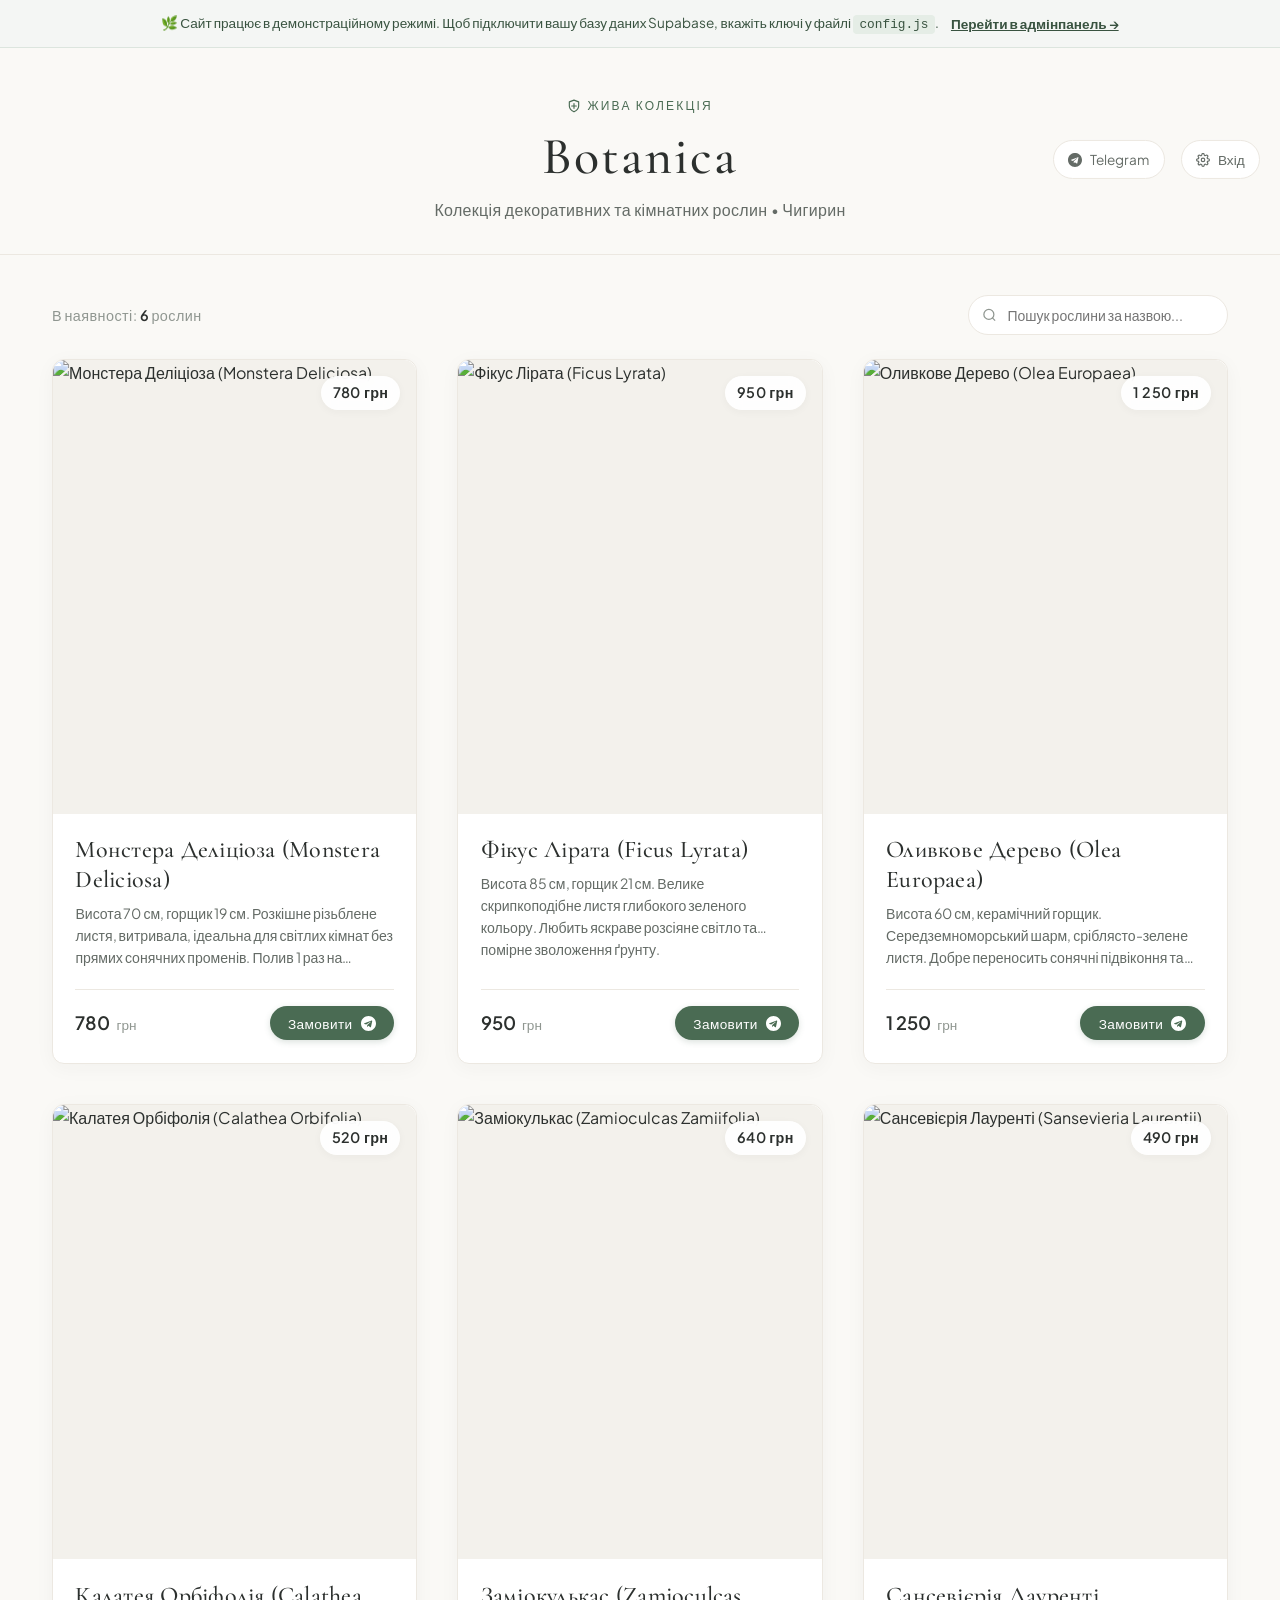
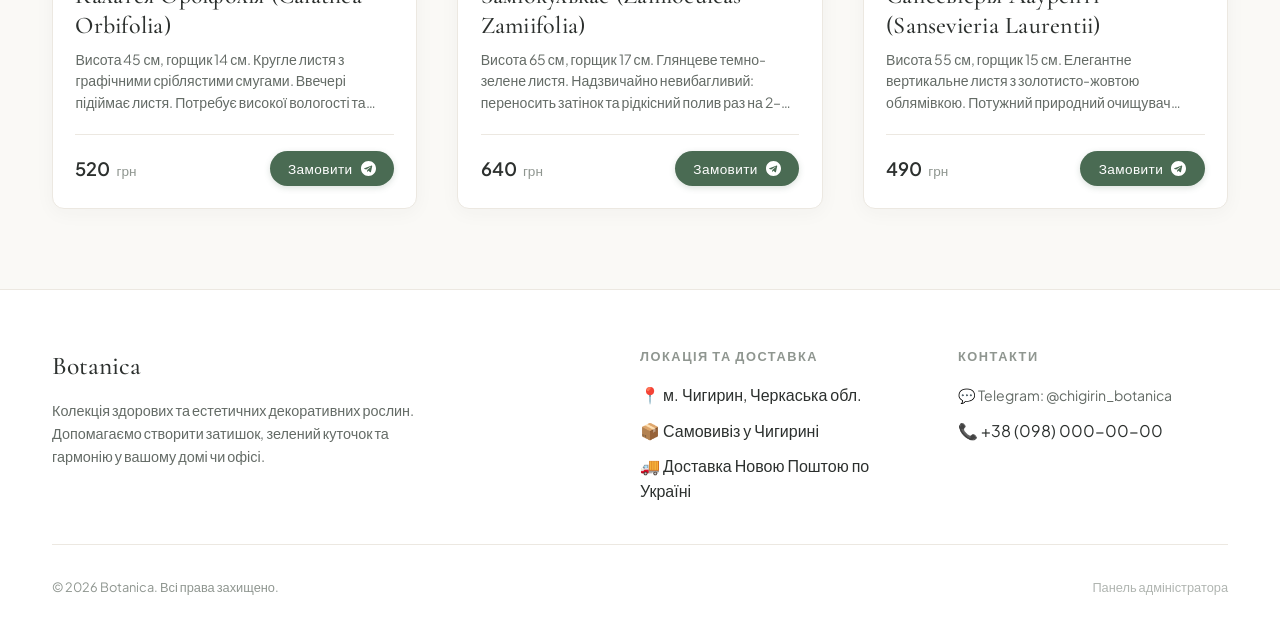
==== index.html @ 0a17716e "Update title in index.html for better clarity" ====
<!DOCTYPE html>
<html lang="uk">
<head>
  <meta charset="UTF-8">
  <meta name="viewport" content="width=device-width, initial-scale=1.0">
  <title>Рослини Чигирин — Декоративні рослини • Чигирин</title>
  <meta name="description" content="Мінімалістична вітрина живих декоративних та кімнатних рослин у м. Чигирин. Замовлення в один клік через Telegram.">
  
  <!-- Google Fonts: Cormorant Garamond & Plus Jakarta Sans -->
  <link rel="preconnect" href="https://fonts.googleapis.com">
  <link rel="preconnect" href="https://fonts.gstatic.com" crossorigin>
  <link href="https://fonts.googleapis.com/css2?family=Cormorant+Garamond:ital,wght@0,400;0,500;0,600;1,400&family=Plus+Jakarta+Sans:wght@300;400;500;600&display=swap" rel="stylesheet">

  <!-- Стилі -->
  <link rel="stylesheet" href="style.css">
  <link rel="icon" href="data:image/svg+xml,<svg xmlns=%22http://www.w3.org/2000/svg%22 viewBox=%220 0 100 100%22><text y=%22.9em%22 font-size=%2290%22>🌿</text></svg>">
</head>
<body>

  <!-- Повідомлення про демонстраційний режим (якщо Supabase ще не підключено) -->
  <div id="demoNotification" class="demo-banner" style="display: none;">
    <span>🌿 Сайт працює в демонстраційному режимі. Щоб підключити вашу базу даних Supabase, вкажіть ключі у файлі <code>config.js</code>.</span>
    <a href="admin.html">Перейти в адмінпанель →</a>
  </div>

  <!-- ШАПКА САЙТУ -->
  <header class="site-header">
    <div class="container header-inner">
      <div class="brand-badge">
        <svg viewBox="0 0 24 24" fill="none" stroke="currentColor" stroke-width="2" stroke-linecap="round" stroke-linejoin="round">
          <path d="M12 22s8-4 8-10V5l-8-3-8 3v7c0 6 8 10 8 10z"/>
          <path d="M12 8v8"/>
          <path d="M8 12h8"/>
        </svg>
        <span id="siteBadge">Жива колекція</span>
      </div>

      <h1 class="site-title" id="siteTitle">Botanica</h1>
      <p class="site-subtitle" id="siteSubtitle">Колекція декоративних та кімнатних рослин • Чигирин</p>

      <nav class="header-nav">
        <a href="https://t.me/chigirin_botanica" target="_blank" rel="noopener noreferrer" class="nav-link" id="telegramHeaderLink" title="Написати в Telegram">
          <svg viewBox="0 0 24 24" fill="currentColor">
            <path d="M12 0C5.373 0 0 5.373 0 12s5.373 12 12 12 12-5.373 12-12S18.627 0 12 0zm5.894 8.221l-1.97 9.28c-.145.658-.537.818-1.084.508l-3-2.21-1.446 1.394c-.16.16-.295.295-.605.295l.213-3.053 5.56-5.023c.242-.213-.054-.333-.373-.121l-6.871 4.326-2.96-.924c-.643-.204-.657-.643.136-.953l11.57-4.461c.537-.196 1.006.128.83.946z"/>
          </svg>
          <span>Telegram</span>
        </a>
        <a href="admin.html" class="nav-link" title="Панель адміністратора">
          <svg viewBox="0 0 24 24" fill="none" stroke="currentColor" stroke-width="2">
            <path d="M12 15a3 3 0 100-6 3 3 0 000 6z"/>
            <path d="M19.4 15a1.65 1.65 0 00.33 1.82l.06.06a2 2 0 010 2.83 2 2 0 01-2.83 0l-.06-.06a1.65 1.65 0 00-1.82-.33 1.65 1.65 0 00-1 1.51V21a2 2 0 01-2 2 2 2 0 01-2-2v-.09A1.65 1.65 0 009 19.4a1.65 1.65 0 00-1.82.33l-.06.06a2 2 0 01-2.83 0 2 2 0 010-2.83l.06-.06a1.65 1.65 0 00.33-1.82 1.65 1.65 0 00-1.51-1H3a2 2 0 01-2-2 2 2 0 012-2h.09A1.65 1.65 0 004.6 9a1.65 1.65 0 00-.33-1.82l-.06-.06a2 2 0 010-2.83 2 2 0 012.83 0l.06.06a1.65 1.65 0 001.82.33H9a1.65 1.65 0 001-1.51V3a2 2 0 012-2 2 2 0 012 2v.09a1.65 1.65 0 001 1.51 1.65 1.65 0 001.82-.33l.06-.06a2 2 0 012.83 0 2 2 0 010 2.83l-.06.06a1.65 1.65 0 00-.33 1.82V9a1.65 1.65 0 001.51 1H21a2 2 0 012 2 2 2 0 01-2 2h-.09a1.65 1.65 0 00-1.51 1z"/>
          </svg>
          <span>Вхід</span>
        </a>
      </nav>
    </div>
  </header>

  <!-- ОСНОВНА ЧАСТИНА (ВІТРИНА) -->
  <main class="container">
    
    <!-- Панель керування вітриною (лічильник + пошук) -->
    <section class="toolbar-section">
      <div class="plants-count" id="plantsCountText">
        Завантаження колекції...
      </div>

      <div class="search-box">
        <svg class="search-icon" viewBox="0 0 24 24" fill="none" stroke="currentColor" stroke-width="2">
          <circle cx="11" cy="11" r="8"></circle>
          <line x1="21" y1="21" x2="16.65" y2="16.65"></line>
        </svg>
        <input type="text" id="searchInput" class="search-input" placeholder="Пошук рослини за назвою..." autocomplete="off">
      </div>
    </section>

    <!-- СІТКА КАРТОК РОСЛИН -->
    <section class="plants-grid" id="plantsGrid">
      <!-- Скелетони завантаження за замовчуванням -->
      <div class="skeleton-card">
        <div class="skeleton-img"></div>
        <div class="skeleton-content">
          <div class="skeleton-line medium"></div>
          <div class="skeleton-line short"></div>
        </div>
      </div>
      <div class="skeleton-card">
        <div class="skeleton-img"></div>
        <div class="skeleton-content">
          <div class="skeleton-line medium"></div>
          <div class="skeleton-line short"></div>
        </div>
      </div>
      <div class="skeleton-card">
        <div class="skeleton-img"></div>
        <div class="skeleton-content">
          <div class="skeleton-line medium"></div>
          <div class="skeleton-line short"></div>
        </div>
      </div>
    </section>

  </main>

  <!-- МОДАЛЬНЕ ВІКНО ШВИДКОГО ЗАМОВЛЕННЯ ЧЕРЕЗ TELEGRAM -->
  <div class="modal-overlay" id="orderModal">
    <div class="modal-container" role="dialog" aria-modal="true" aria-labelledby="modalPlantTitle">
      <div class="modal-header">
        <h3 class="modal-title">Замовлення рослини</h3>
        <button class="modal-close" id="closeModalBtn" aria-label="Закрити вікно">✕</button>
      </div>

      <div class="modal-body">
        <div class="modal-product-summary">
          <img src="" alt="Фото рослини" class="modal-product-img" id="modalPlantImg">
          <div class="modal-product-info">
            <h4 class="modal-product-title" id="modalPlantTitle">Назва рослини</h4>
            <div class="modal-product-price" id="modalPlantPrice">0 грн</div>
          </div>
        </div>

        <div class="modal-message-box">
          <span class="modal-message-label">Повідомлення для відправки:</span>
          <p class="modal-message-text" id="modalMessageText">Добрий день! Хочу замовити рослину...</p>
        </div>

        <div class="modal-actions">
          <a href="#" target="_blank" rel="noopener noreferrer" class="btn-telegram-primary" id="modalTelegramBtn">
            <svg viewBox="0 0 24 24" width="18" height="18" fill="currentColor">
              <path d="M12 0C5.373 0 0 5.373 0 12s5.373 12 12 12 12-5.373 12-12S18.627 0 12 0zm5.894 8.221l-1.97 9.28c-.145.658-.537.818-1.084.508l-3-2.21-1.446 1.394c-.16.16-.295.295-.605.295l.213-3.053 5.56-5.023c.242-.213-.054-.333-.373-.121l-6.871 4.326-2.96-.924c-.643-.204-.657-.643.136-.953l11.57-4.461c.537-.196 1.006.128.83.946z"/>
            </svg>
            <span>Надіслати у Telegram</span>
          </a>

          <button type="button" class="btn-copy-secondary" id="copyMessageBtn">
            <svg viewBox="0 0 24 24" width="15" height="15" fill="none" stroke="currentColor" stroke-width="2">
              <rect x="9" y="9" width="13" height="13" rx="2" ry="2"></rect>
              <path d="M5 15H4a2 2 0 01-2-2V4a2 2 0 012-2h9a2 2 0 012 2v1"></path>
            </svg>
            <span id="copyBtnText">Скопіювати текст повідомлення</span>
          </button>
        </div>
      </div>
    </div>
  </div>

  <!-- ДЕТАЛЬНЕ ДИВИТИСЯ ВІКНО РОСЛИНИ (ОПИС ТА ДОГЛЯД) -->
  <div class="modal-overlay" id="detailModal">
    <div class="modal-container" style="max-width: 540px;">
      <div class="modal-header">
        <h3 class="modal-title" id="detailModalTitle">Деталі про рослину</h3>
        <button class="modal-close" id="closeDetailModalBtn">✕</button>
      </div>
      <div class="modal-body">
        <div style="border-radius: 10px; overflow: hidden; margin-bottom: 1.25rem; aspect-ratio: 4/5; max-height: 380px;">
          <img src="" id="detailModalImg" alt="" style="width: 100%; height: 100%; object-fit: cover;">
        </div>
        <div style="display: flex; justify-content: space-between; align-items: baseline; margin-bottom: 1rem;">
          <h4 id="detailPlantName" style="font-family: var(--font-serif); font-size: 1.5rem; font-weight: 600;"></h4>
          <span id="detailPlantPrice" style="font-size: 1.25rem; font-weight: 600; color: var(--accent-sage);"></span>
        </div>
        <p id="detailPlantDesc" style="color: var(--text-secondary); line-height: 1.6; margin-bottom: 1.5rem; white-space: pre-line;"></p>
        
        <button type="button" class="btn-order" id="detailOrderBtn" style="width: 100%; padding: 0.8rem 1.5rem; font-size: 0.95rem;">
          <span>Замовити в Telegram</span>
          <svg viewBox="0 0 24 24" fill="none" stroke="currentColor" stroke-width="2">
            <line x1="5" y1="12" x2="19" y2="12"></line>
            <polyline points="12 5 19 12 12 19"></polyline>
          </svg>
        </button>
      </div>
    </div>
  </div>

  <!-- ПІДВАЛ САЙТУ -->
  <footer class="site-footer">
    <div class="container">
      <div class="footer-content">
        <div class="footer-brand">
          <h3>Botanica</h3>
          <p>Колекція здорових та естетичних декоративних рослин. Допомагаємо створити затишок, зелений куточок та гармонію у вашому домі чи офісі.</p>
        </div>

        <div class="footer-col">
          <h4>Локація та доставка</h4>
          <ul class="footer-links">
            <li id="footerLocation">📍 м. Чигирин, Черкаська обл.</li>
            <li>📦 Самовивіз у Чигирині</li>
            <li>🚚 Доставка Новою Поштою по Україні</li>
          </ul>
        </div>

        <div class="footer-col">
          <h4>Контакти</h4>
          <ul class="footer-links">
            <li>
              <a href="#" id="footerTelegramLink" target="_blank" rel="noopener noreferrer">
                <span>💬 Telegram: @<span id="telegramUsernameText">chigirin_botanica</span></span>
              </a>
            </li>
            <li>
              <span id="footerPhone">📞 +38 (098) 000-00-00</span>
            </li>
          </ul>
        </div>
      </div>

      <div class="footer-bottom">
        <div>&copy; <span id="currentYear"></span> Botanica. Всі права захищено.</div>
        <a href="admin.html" class="footer-admin-link">Панель адміністратора</a>
      </div>
    </div>
  </footer>

  <!-- Контейнер для спливаючих повідомлень (Toast) -->
  <div class="toast-container" id="toastContainer"></div>

  <!-- Скрипти: Supabase JS CDN, конфігурація та логіка -->
  <script src="https://cdn.jsdelivr.net/npm/@supabase/supabase-js@2"></script>
  <script src="config.js"></script>
  <script src="supabase-client.js"></script>
  <script src="app.js"></script>
</body>
</html>
---- style.css ----
/* ==========================================================================
   BOTANICA • МІНІМАЛІСТИЧНИЙ ДИЗАЙН ТА СТИЛІ
   ========================================================================== */

/* 1. CSS ЗМІННІ (КОЛЬОРИ, ШРИФТИ, ВІДСТУПИ) */
:root {
  /* Палітра */
  --bg-primary: #FAF9F6;         /* Теплий молочно-кремовий фон */
  --bg-card: #FFFFFF;            /* М'яка біла картка */
  --bg-card-hover: #FFFFFF;
  --bg-subtle: #F3F1EC;          /* Делікатний нейтральний відтінок */
  
  --text-primary: #2C302E;       /* Глибокий темно-графітовий */
  --text-secondary: #646B66;     /* М'який приглушений текст */
  --text-muted: #8F9690;         /* Світло-сірий для підказок та дат */
  
  --accent-sage: #4A6B53;        /* Приглушений шавлієво-зелений */
  --accent-sage-hover: #395340;  /* Темніший шавлієвий для наведення */
  --accent-sage-light: #EEF3EF;  /* Легкий шавлієвий фон */
  --accent-sage-border: #D1DFD4;
  
  --danger-color: #B34040;       /* Стриманий червоний для видалення */
  --danger-light: #FBEFEF;
  
  --border-light: #ECE8E1;       /* Тонка делікатна рамка */
  --border-focus: #4A6B53;
  
  /* Тіні */
  --shadow-sm: 0 2px 8px rgba(44, 48, 46, 0.04);
  --shadow-card: 0 4px 20px rgba(44, 48, 46, 0.04);
  --shadow-hover: 0 16px 36px rgba(44, 48, 46, 0.09);
  --shadow-modal: 0 24px 60px rgba(44, 48, 46, 0.16);

  /* Типографіка */
  --font-serif: 'Cormorant Garamond', Georgia, 'Times New Roman', serif;
  --font-sans: 'Plus Jakarta Sans', -apple-system, BlinkMacSystemFont, 'Segoe UI', Roboto, sans-serif;
  
  /* Радіуси */
  --radius-card: 12px;
  --radius-pill: 9999px;
  --radius-sm: 8px;
  
  /* Переходи */
  --transition-fast: 0.2s ease;
  --transition-smooth: 0.35s cubic-bezier(0.16, 1, 0.3, 1);
  --transition-image: 0.7s cubic-bezier(0.2, 0.8, 0.2, 1);
}

/* 2. БАЗОВІ НАЛАШТУВАННЯ */
*, *::before, *::after {
  box-sizing: border-box;
  margin: 0;
  padding: 0;
}

html {
  scroll-behavior: smooth;
  -webkit-font-smoothing: antialiased;
  -moz-osx-font-smoothing: grayscale;
}

body {
  font-family: var(--font-sans);
  background-color: var(--bg-primary);
  color: var(--text-primary);
  line-height: 1.6;
  min-height: 100vh;
  display: flex;
  flex-direction: column;
}

/* Посилання та кнопки */
a {
  color: inherit;
  text-decoration: none;
  transition: color var(--transition-fast);
}

button {
  font-family: inherit;
  cursor: pointer;
  border: none;
  background: none;
  outline: none;
}

img {
  max-width: 100%;
  height: auto;
  display: block;
}

/* 3. КОНТЕЙНЕР ТА СІТКА */
.container {
  width: 100%;
  max-width: 1240px;
  margin: 0 auto;
  padding: 0 2rem;
}

@media (max-width: 768px) {
  .container {
    padding: 0 1.25rem;
  }
}

/* 4. ШАПКА САЙТУ (HEADER) */
.site-header {
  padding: 3rem 0 2rem;
  text-align: center;
  position: relative;
  border-bottom: 1px solid var(--border-light);
  background: var(--bg-primary);
}

.header-inner {
  display: flex;
  flex-direction: column;
  align-items: center;
  position: relative;
}

.brand-badge {
  display: inline-flex;
  align-items: center;
  gap: 0.4rem;
  font-size: 0.75rem;
  letter-spacing: 0.18em;
  text-transform: uppercase;
  color: var(--accent-sage);
  margin-bottom: 0.75rem;
  font-weight: 500;
}

.brand-badge svg {
  width: 14px;
  height: 14px;
}

.site-title {
  font-family: var(--font-serif);
  font-size: 3.25rem;
  font-weight: 500;
  letter-spacing: 0.04em;
  color: var(--text-primary);
  line-height: 1.1;
  margin-bottom: 0.75rem;
}

.site-subtitle {
  font-size: 1rem;
  color: var(--text-secondary);
  font-weight: 300;
  max-width: 600px;
  letter-spacing: 0.02em;
}

.header-nav {
  position: absolute;
  right: 0;
  top: 50%;
  transform: translateY(-50%);
  display: flex;
  align-items: center;
  gap: 1rem;
}

@media (max-width: 768px) {
  .site-header {
    padding: 2rem 0 1.5rem;
  }
  .site-title {
    font-size: 2.35rem;
  }
  .site-subtitle {
    font-size: 0.9rem;
  }
  .header-nav {
    position: static;
    transform: none;
    margin-top: 1.25rem;
  }
}

.nav-link {
  display: inline-flex;
  align-items: center;
  gap: 0.5rem;
  font-size: 0.85rem;
  color: var(--text-secondary);
  padding: 0.45rem 0.9rem;
  border-radius: var(--radius-pill);
  border: 1px solid var(--border-light);
  background: var(--bg-card);
  transition: all var(--transition-fast);
}

.nav-link:hover {
  color: var(--text-primary);
  border-color: var(--accent-sage);
  background: var(--accent-sage-light);
}

.nav-link svg {
  width: 14px;
  height: 14px;
}

/* ДЕМО-СПОВІЩЕННЯ / ПІДКАЗКА */
.demo-banner {
  background: #F4F6F4;
  border-bottom: 1px solid #DCE5DE;
  padding: 0.75rem 1rem;
  font-size: 0.85rem;
  color: var(--accent-sage-hover);
  display: flex;
  align-items: center;
  justify-content: center;
  gap: 0.75rem;
  text-align: center;
}

.demo-banner code {
  background: #E5EDE6;
  padding: 0.15rem 0.4rem;
  border-radius: 4px;
  font-family: monospace;
  font-size: 0.8rem;
}

.demo-banner a {
  text-decoration: underline;
  font-weight: 600;
}

/* 5. ПАНЕЛЬ ФІЛЬТРІВ ТА СТАТИСТИКИ */
.toolbar-section {
  padding: 2.5rem 0 1.5rem;
  display: flex;
  align-items: center;
  justify-content: space-between;
  flex-wrap: wrap;
  gap: 1rem;
}

.plants-count {
  font-size: 0.9rem;
  color: var(--text-muted);
  font-weight: 400;
  letter-spacing: 0.03em;
}

.plants-count strong {
  color: var(--text-primary);
  font-weight: 600;
}

.search-box {
  position: relative;
  min-width: 260px;
}

.search-input {
  width: 100%;
  padding: 0.6rem 1rem 0.6rem 2.4rem;
  border: 1px solid var(--border-light);
  border-radius: var(--radius-pill);
  background: var(--bg-card);
  font-size: 0.875rem;
  font-family: inherit;
  color: var(--text-primary);
  transition: all var(--transition-fast);
}

.search-input:focus {
  outline: none;
  border-color: var(--accent-sage);
  box-shadow: 0 0 0 3px rgba(74, 107, 83, 0.1);
}

.search-icon {
  position: absolute;
  left: 0.9rem;
  top: 50%;
  transform: translateY(-50%);
  width: 15px;
  height: 15px;
  color: var(--text-muted);
  pointer-events: none;
}

/* 6. СІТКА КАРТОК РОСЛИН (VIBRANT SHOWCASE) */
.plants-grid {
  display: grid;
  grid-template-columns: repeat(3, 1fr);
  gap: 2.5rem;
  padding-bottom: 5rem;
}

@media (max-width: 992px) {
  .plants-grid {
    grid-template-columns: repeat(2, 1fr);
    gap: 1.75rem;
  }
}

@media (max-width: 600px) {
  .plants-grid {
    grid-template-columns: 1fr;
    gap: 2rem;
  }
}

/* 7. КАРТКА РОСЛИНИ */
.plant-card {
  background: var(--bg-card);
  border-radius: var(--radius-card);
  overflow: hidden;
  display: flex;
  flex-direction: column;
  box-shadow: var(--shadow-card);
  border: 1px solid var(--border-light);
  transition: transform var(--transition-smooth), box-shadow var(--transition-smooth), border-color var(--transition-smooth);
  position: relative;
}

.plant-card:hover {
  transform: translateY(-4px);
  box-shadow: var(--shadow-hover);
  border-color: #DDD8CE;
}

/* Фотографія з вертикальним співвідношенням 4:5 */
.card-media {
  position: relative;
  width: 100%;
  aspect-ratio: 4 / 5;
  overflow: hidden;
  background-color: var(--bg-subtle);
  border-top-left-radius: var(--radius-card);
  border-top-right-radius: var(--radius-card);
}

.card-img {
  width: 100%;
  height: 100%;
  object-fit: cover;
  transition: transform var(--transition-image);
  transform: scale(1);
}

.plant-card:hover .card-img {
  transform: scale(1.045);
}

/* Ціновий бейдж на фото */
.card-price-badge {
  position: absolute;
  top: 1rem;
  right: 1rem;
  background: rgba(255, 255, 255, 0.92);
  backdrop-filter: blur(8px);
  -webkit-backdrop-filter: blur(8px);
  color: var(--text-primary);
  padding: 0.35rem 0.75rem;
  border-radius: var(--radius-pill);
  font-size: 0.9rem;
  font-weight: 600;
  box-shadow: var(--shadow-sm);
  letter-spacing: 0.02em;
}

/* Контент картки */
.card-body {
  padding: 1.35rem 1.4rem 1.4rem;
  display: flex;
  flex-direction: column;
  flex-grow: 1;
}

.card-title {
  font-family: var(--font-serif);
  font-size: 1.5rem;
  font-weight: 500;
  line-height: 1.25;
  color: var(--text-primary);
  margin-bottom: 0.5rem;
  letter-spacing: 0.01em;
}

.card-desc {
  font-size: 0.88rem;
  color: var(--text-secondary);
  line-height: 1.55;
  margin-bottom: 1.25rem;
  display: -webkit-box;
  -webkit-line-clamp: 3;
  -webkit-box-orient: vertical;
  overflow: hidden;
  flex-grow: 1;
}

.card-footer {
  margin-top: auto;
  display: flex;
  align-items: center;
  justify-content: space-between;
  padding-top: 1rem;
  border-top: 1px solid var(--border-light);
}

.card-price-text {
  font-size: 1.15rem;
  font-weight: 600;
  color: var(--text-primary);
}

.card-price-text span {
  font-size: 0.85rem;
  font-weight: 400;
  color: var(--text-muted);
  margin-left: 0.2rem;
}

/* ДЕЛІКАТНА КНОПКА ЗАМОВИТИ */
.btn-order {
  display: inline-flex;
  align-items: center;
  justify-content: center;
  gap: 0.5rem;
  background-color: var(--accent-sage);
  color: #FFFFFF;
  padding: 0.55rem 1.15rem;
  border-radius: var(--radius-pill);
  font-size: 0.85rem;
  font-weight: 500;
  letter-spacing: 0.03em;
  transition: all var(--transition-fast);
  box-shadow: 0 2px 6px rgba(74, 107, 83, 0.2);
}

.btn-order:hover {
  background-color: var(--accent-sage-hover);
  transform: translateY(-1px);
  box-shadow: 0 4px 12px rgba(74, 107, 83, 0.3);
}

.btn-order svg {
  width: 15px;
  height: 15px;
  transition: transform var(--transition-fast);
}

.btn-order:hover svg {
  transform: translateX(2px);
}

/* 8. СКЕЛЕТОНИ ЗАВАНТАЖЕННЯ (SKELETONS) */
.skeleton-card {
  background: var(--bg-card);
  border-radius: var(--radius-card);
  border: 1px solid var(--border-light);
  overflow: hidden;
}

.skeleton-img {
  width: 100%;
  aspect-ratio: 4 / 5;
  background: linear-gradient(90deg, #F0EDE6 25%, #F7F5F0 50%, #F0EDE6 75%);
  background-size: 200% 100%;
  animation: skeletonPulse 1.5s infinite;
}

.skeleton-content {
  padding: 1.25rem;
}

.skeleton-line {
  height: 16px;
  margin-bottom: 0.75rem;
  border-radius: 4px;
  background: linear-gradient(90deg, #F0EDE6 25%, #F7F5F0 50%, #F0EDE6 75%);
  background-size: 200% 100%;
  animation: skeletonPulse 1.5s infinite;
}

.skeleton-line.short {
  width: 50%;
}

.skeleton-line.medium {
  width: 80%;
}

@keyframes skeletonPulse {
  0% { background-position: 200% 0; }
  100% { background-position: -200% 0; }
}

/* 9. СТАН ПОРОЖНЬОЇ ВІТРИНИ (EMPTY STATE) */
.empty-state {
  grid-column: 1 / -1;
  text-align: center;
  padding: 5rem 1rem;
  background: var(--bg-card);
  border-radius: var(--radius-card);
  border: 1px dashed var(--border-light);
}

.empty-icon {
  width: 56px;
  height: 56px;
  color: var(--accent-sage);
  margin: 0 auto 1.25rem;
  opacity: 0.8;
}

.empty-title {
  font-family: var(--font-serif);
  font-size: 1.85rem;
  color: var(--text-primary);
  margin-bottom: 0.5rem;
}

.empty-subtitle {
  color: var(--text-secondary);
  font-size: 0.95rem;
  max-width: 440px;
  margin: 0 auto 1.5rem;
}

/* 10. МОДАЛЬНЕ ВІКНО ЗАМОВЛЕННЯ ТА TELEGRAM */
.modal-overlay {
  position: fixed;
  top: 0;
  left: 0;
  width: 100%;
  height: 100%;
  background: rgba(44, 48, 46, 0.45);
  backdrop-filter: blur(6px);
  -webkit-backdrop-filter: blur(6px);
  display: flex;
  align-items: center;
  justify-content: center;
  z-index: 1000;
  padding: 1.5rem;
  opacity: 0;
  visibility: hidden;
  transition: opacity var(--transition-fast), visibility var(--transition-fast);
}

.modal-overlay.active {
  opacity: 1;
  visibility: visible;
}

.modal-container {
  background: var(--bg-card);
  border-radius: 16px;
  width: 100%;
  max-width: 480px;
  box-shadow: var(--shadow-modal);
  border: 1px solid var(--border-light);
  overflow: hidden;
  transform: translateY(16px) scale(0.97);
  transition: transform var(--transition-smooth);
}

.modal-overlay.active .modal-container {
  transform: translateY(0) scale(1);
}

.modal-header {
  padding: 1.25rem 1.5rem;
  border-bottom: 1px solid var(--border-light);
  display: flex;
  align-items: center;
  justify-content: space-between;
}

.modal-title {
  font-family: var(--font-serif);
  font-size: 1.4rem;
  font-weight: 500;
  color: var(--text-primary);
}

.modal-close {
  width: 32px;
  height: 32px;
  display: flex;
  align-items: center;
  justify-content: center;
  border-radius: 50%;
  color: var(--text-muted);
  transition: all var(--transition-fast);
}

.modal-close:hover {
  background: var(--bg-subtle);
  color: var(--text-primary);
}

.modal-body {
  padding: 1.5rem;
}

.modal-product-summary {
  display: flex;
  gap: 1rem;
  padding-bottom: 1.25rem;
  border-bottom: 1px solid var(--border-light);
  margin-bottom: 1.25rem;
}

.modal-product-img {
  width: 72px;
  height: 90px;
  border-radius: 8px;
  object-fit: cover;
  flex-shrink: 0;
  background: var(--bg-subtle);
}

.modal-product-info {
  display: flex;
  flex-direction: column;
  justify-content: center;
}

.modal-product-title {
  font-family: var(--font-serif);
  font-size: 1.2rem;
  font-weight: 600;
  margin-bottom: 0.25rem;
}

.modal-product-price {
  font-size: 1.05rem;
  font-weight: 600;
  color: var(--accent-sage);
}

.modal-message-box {
  background: var(--bg-primary);
  border: 1px solid var(--border-light);
  border-radius: 10px;
  padding: 1rem;
  margin-bottom: 1.25rem;
}

.modal-message-label {
  display: block;
  font-size: 0.75rem;
  text-transform: uppercase;
  letter-spacing: 0.08em;
  color: var(--text-muted);
  margin-bottom: 0.4rem;
  font-weight: 500;
}

.modal-message-text {
  font-size: 0.88rem;
  color: var(--text-primary);
  line-height: 1.5;
  font-style: italic;
}

.modal-actions {
  display: flex;
  flex-direction: column;
  gap: 0.75rem;
}

.btn-telegram-primary {
  width: 100%;
  display: flex;
  align-items: center;
  justify-content: center;
  gap: 0.6rem;
  background-color: #2AABEE; /* Впізнаваний колір Telegram */
  color: #FFFFFF;
  padding: 0.8rem 1.5rem;
  border-radius: var(--radius-pill);
  font-size: 0.95rem;
  font-weight: 500;
  transition: all var(--transition-fast);
  box-shadow: 0 4px 14px rgba(42, 171, 238, 0.25);
}

.btn-telegram-primary:hover {
  background-color: #229ED9;
  transform: translateY(-1px);
  box-shadow: 0 6px 18px rgba(42, 171, 238, 0.35);
}

.btn-copy-secondary {
  width: 100%;
  display: flex;
  align-items: center;
  justify-content: center;
  gap: 0.5rem;
  background-color: transparent;
  color: var(--text-secondary);
  border: 1px solid var(--border-light);
  padding: 0.65rem 1.25rem;
  border-radius: var(--radius-pill);
  font-size: 0.85rem;
  transition: all var(--transition-fast);
}

.btn-copy-secondary:hover {
  background-color: var(--bg-subtle);
  color: var(--text-primary);
}

/* 11. ПІДВАЛ (FOOTER) */
.site-footer {
  margin-top: auto;
  border-top: 1px solid var(--border-light);
  background: var(--bg-card);
  padding: 3.5rem 0 2rem;
}

.footer-content {
  display: grid;
  grid-template-columns: 2fr 1fr 1fr;
  gap: 3rem;
  margin-bottom: 2.5rem;
}

@media (max-width: 768px) {
  .footer-content {
    grid-template-columns: 1fr;
    gap: 2rem;
  }
}

.footer-brand h3 {
  font-family: var(--font-serif);
  font-size: 1.6rem;
  font-weight: 500;
  margin-bottom: 0.75rem;
  color: var(--text-primary);
}

.footer-brand p {
  color: var(--text-secondary);
  font-size: 0.9rem;
  max-width: 380px;
  line-height: 1.6;
}

.footer-col h4 {
  font-size: 0.8rem;
  text-transform: uppercase;
  letter-spacing: 0.12em;
  color: var(--text-muted);
  margin-bottom: 1rem;
}

.footer-links {
  list-style: none;
  display: flex;
  flex-direction: column;
  gap: 0.6rem;
}

.footer-links a {
  color: var(--text-secondary);
  font-size: 0.88rem;
  display: inline-flex;
  align-items: center;
  gap: 0.4rem;
}

.footer-links a:hover {
  color: var(--accent-sage);
}

.footer-bottom {
  padding-top: 2rem;
  border-top: 1px solid var(--border-light);
  display: flex;
  align-items: center;
  justify-content: space-between;
  font-size: 0.8rem;
  color: var(--text-muted);
  flex-wrap: wrap;
  gap: 1rem;
}

.footer-admin-link {
  color: var(--text-muted);
  opacity: 0.7;
  font-size: 0.8rem;
}

.footer-admin-link:hover {
  opacity: 1;
  color: var(--accent-sage);
}

/* ==========================================================================
   СТИЛІ ПАНЕЛІ АДМІНІСТРАТОРА (ADMIN PANEL)
   ========================================================================== */

.admin-header {
  background: var(--bg-card);
  border-bottom: 1px solid var(--border-light);
  padding: 1.25rem 0;
  margin-bottom: 2.5rem;
}

.admin-header-inner {
  display: flex;
  align-items: center;
  justify-content: space-between;
}

.admin-brand {
  display: flex;
  align-items: center;
  gap: 1rem;
}

.admin-brand h1 {
  font-family: var(--font-serif);
  font-size: 1.6rem;
  font-weight: 500;
  color: var(--text-primary);
}

.admin-tag {
  background: var(--accent-sage-light);
  color: var(--accent-sage);
  font-size: 0.7rem;
  text-transform: uppercase;
  letter-spacing: 0.1em;
  padding: 0.2rem 0.6rem;
  border-radius: var(--radius-pill);
  font-weight: 600;
}

.admin-nav-actions {
  display: flex;
  align-items: center;
  gap: 1rem;
}

/* АВТОРИЗАЦІЙНА ФОРМА (ПАРОЛЬ) */
.auth-wrapper {
  max-width: 420px;
  margin: 5rem auto;
  background: var(--bg-card);
  padding: 2.5rem;
  border-radius: 16px;
  box-shadow: var(--shadow-modal);
  border: 1px solid var(--border-light);
  text-align: center;
}

.auth-icon {
  width: 48px;
  height: 48px;
  color: var(--accent-sage);
  margin: 0 auto 1.25rem;
}

.auth-title {
  font-family: var(--font-serif);
  font-size: 1.8rem;
  margin-bottom: 0.5rem;
}

.auth-subtitle {
  color: var(--text-secondary);
  font-size: 0.9rem;
  margin-bottom: 2rem;
}

/* ФОРМА ТА ПОЛЯ */
.form-group {
  margin-bottom: 1.5rem;
  text-align: left;
}

.form-label {
  display: block;
  font-size: 0.85rem;
  font-weight: 600;
  color: var(--text-primary);
  margin-bottom: 0.5rem;
}

.form-label small {
  font-weight: normal;
  color: var(--text-muted);
  font-size: 0.8rem;
}

.form-input, .form-textarea {
  width: 100%;
  padding: 0.75rem 1rem;
  border: 1px solid var(--border-light);
  border-radius: var(--radius-sm);
  background: var(--bg-card);
  font-family: inherit;
  font-size: 0.9rem;
  color: var(--text-primary);
  transition: all var(--transition-fast);
}

.form-input:focus, .form-textarea:focus {
  outline: none;
  border-color: var(--accent-sage);
  box-shadow: 0 0 0 3px rgba(74, 107, 83, 0.1);
}

.form-textarea {
  resize: vertical;
  min-height: 90px;
}

/* ЗАВАНТАЖУВАЧ ФОТО (UPLOAD DROPZONE) */
.upload-dropzone {
  border: 2px dashed var(--border-light);
  border-radius: 12px;
  padding: 2rem 1.5rem;
  text-align: center;
  background: var(--bg-primary);
  cursor: pointer;
  transition: all var(--transition-fast);
  position: relative;
  overflow: hidden;
}

.upload-dropzone:hover, .upload-dropzone.dragover {
  border-color: var(--accent-sage);
  background: var(--accent-sage-light);
}

.upload-icon {
  width: 40px;
  height: 40px;
  color: var(--accent-sage);
  margin: 0 auto 0.75rem;
}

.upload-text {
  font-size: 0.9rem;
  font-weight: 500;
  color: var(--text-primary);
  margin-bottom: 0.25rem;
}

.upload-subtext {
  font-size: 0.8rem;
  color: var(--text-muted);
}

.file-input-hidden {
  position: absolute;
  top: 0;
  left: 0;
  width: 100%;
  height: 100%;
  opacity: 0;
  cursor: pointer;
}

/* Прев'ю фото перед завантаженням */
.preview-container {
  display: none;
  position: relative;
  width: 100%;
  max-width: 260px;
  margin: 1rem auto 0;
  border-radius: 10px;
  overflow: hidden;
  box-shadow: var(--shadow-sm);
}

.preview-container.active {
  display: block;
}

.preview-img {
  width: 100%;
  aspect-ratio: 4 / 5;
  object-fit: cover;
  display: block;
}

.preview-remove-btn {
  position: absolute;
  top: 0.5rem;
  right: 0.5rem;
  background: rgba(0, 0, 0, 0.6);
  color: #FFFFFF;
  width: 28px;
  height: 28px;
  border-radius: 50%;
  display: flex;
  align-items: center;
  justify-content: center;
  transition: background var(--transition-fast);
}

.preview-remove-btn:hover {
  background: rgba(179, 64, 64, 0.9);
}

/* КНОПКИ ДІЙ */
.btn-primary {
  width: 100%;
  display: flex;
  align-items: center;
  justify-content: center;
  gap: 0.5rem;
  background-color: var(--accent-sage);
  color: #FFFFFF;
  padding: 0.85rem 1.5rem;
  border-radius: var(--radius-sm);
  font-size: 0.95rem;
  font-weight: 500;
  transition: all var(--transition-fast);
}

.btn-primary:hover:not(:disabled) {
  background-color: var(--accent-sage-hover);
  box-shadow: 0 4px 12px rgba(74, 107, 83, 0.25);
}

.btn-primary:disabled {
  opacity: 0.6;
  cursor: not-allowed;
}

.btn-danger {
  color: var(--danger-color);
  background: var(--danger-light);
  padding: 0.45rem 0.85rem;
  border-radius: var(--radius-sm);
  font-size: 0.82rem;
  font-weight: 500;
  display: inline-flex;
  align-items: center;
  gap: 0.4rem;
  transition: all var(--transition-fast);
}

.btn-danger:hover {
  background: #F7DEDE;
  color: #8C2222;
}

/* АДМІН СІТКА РОСЛИН ТА ТАБЛИЦЯ */
.admin-plants-list {
  background: var(--bg-card);
  border-radius: 12px;
  border: 1px solid var(--border-light);
  overflow: hidden;
  box-shadow: var(--shadow-sm);
}

.admin-plant-row {
  display: flex;
  align-items: center;
  gap: 1.25rem;
  padding: 1rem 1.5rem;
  border-bottom: 1px solid var(--border-light);
  transition: background var(--transition-fast);
}

.admin-plant-row:last-child {
  border-bottom: none;
}

.admin-plant-row:hover {
  background: var(--bg-primary);
}

.admin-plant-thumb {
  width: 60px;
  height: 75px;
  object-fit: cover;
  border-radius: 6px;
  background: var(--bg-subtle);
  flex-shrink: 0;
}

.admin-plant-details {
  flex-grow: 1;
}

.admin-plant-name {
  font-family: var(--font-serif);
  font-size: 1.15rem;
  font-weight: 600;
  color: var(--text-primary);
  margin-bottom: 0.2rem;
}

.admin-plant-meta {
  font-size: 0.82rem;
  color: var(--text-secondary);
}

.admin-plant-price {
  font-size: 1.1rem;
  font-weight: 600;
  color: var(--accent-sage);
  margin-right: 1.5rem;
  white-space: nowrap;
}

/* СПОВІЩЕННЯ TOAST */
.toast-container {
  position: fixed;
  bottom: 2rem;
  right: 2rem;
  z-index: 2000;
  display: flex;
  flex-direction: column;
  gap: 0.75rem;
}

.toast {
  background: var(--text-primary);
  color: #FFFFFF;
  padding: 0.85rem 1.4rem;
  border-radius: var(--radius-sm);
  font-size: 0.9rem;
  box-shadow: var(--shadow-hover);
  display: flex;
  align-items: center;
  gap: 0.6rem;
  transform: translateY(20px);
  opacity: 0;
  transition: all 0.3s ease;
}

.toast.show {
  transform: translateY(0);
  opacity: 1;
}

.toast.success {
  background: #36533E;
}

.toast.error {
  background: #852B2B;
}

/* СПІННЕР */
.spinner {
  width: 18px;
  height: 18px;
  border: 2px solid rgba(255, 255, 255, 0.3);
  border-radius: 50%;
  border-top-color: #FFFFFF;
  animation: spin 0.8s linear infinite;
}

@keyframes spin {
  to { transform: rotate(360deg); }
}
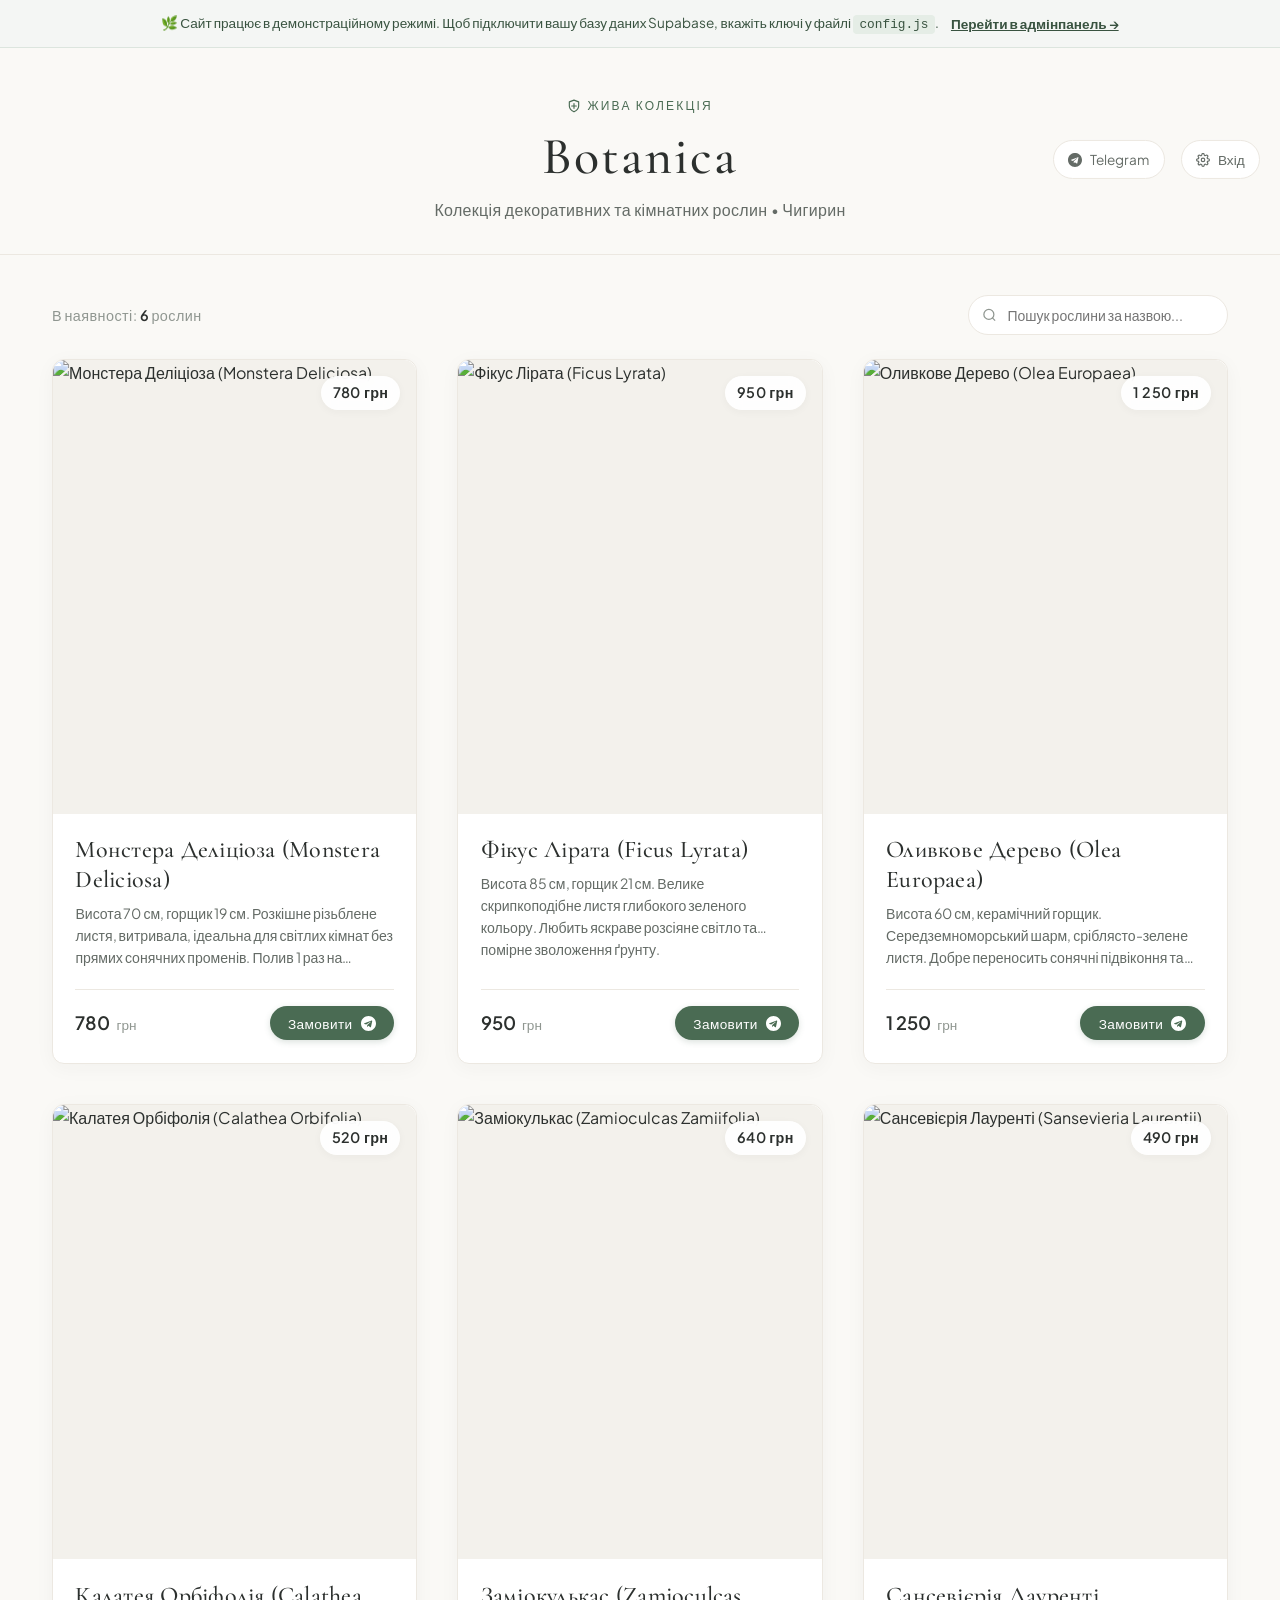
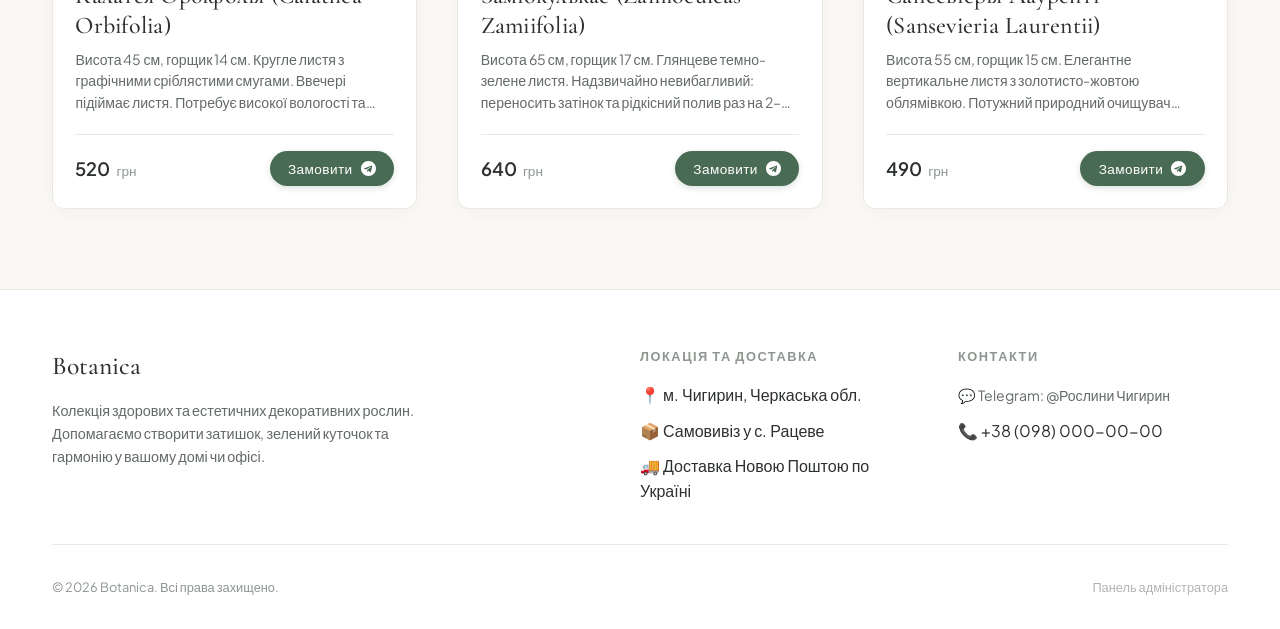
==== commit d5663fbf: "Update footer location and contact information" ====
--- a/index.html
+++ b/index.html
@@ -184,8 +184,8 @@
         <div class="footer-col">
           <h4>Локація та доставка</h4>
           <ul class="footer-links">
-            <li id="footerLocation">📍 м. Чигирин, Черкаська обл.</li>
-            <li>📦 Самовивіз у Чигирині</li>
+            <li id="footerLocation">📍 с. Рацеве, Черкаська обл.</li>
+            <li>📦 Самовивіз у с. Рацеве </li>
             <li>🚚 Доставка Новою Поштою по Україні</li>
           </ul>
         </div>
@@ -195,11 +195,11 @@
           <ul class="footer-links">
             <li>
               <a href="#" id="footerTelegramLink" target="_blank" rel="noopener noreferrer">
-                <span>💬 Telegram: @<span id="telegramUsernameText">chigirin_botanica</span></span>
+                <span>💬 Telegram: @<span id="+38 (093) 0633397">Рослини Чигирин</span></span>
               </a>
             </li>
             <li>
-              <span id="footerPhone">📞 +38 (098) 000-00-00</span>
+              <span id="footerPhone">📞 +38 (093) 0633397 </span>
             </li>
           </ul>
         </div>
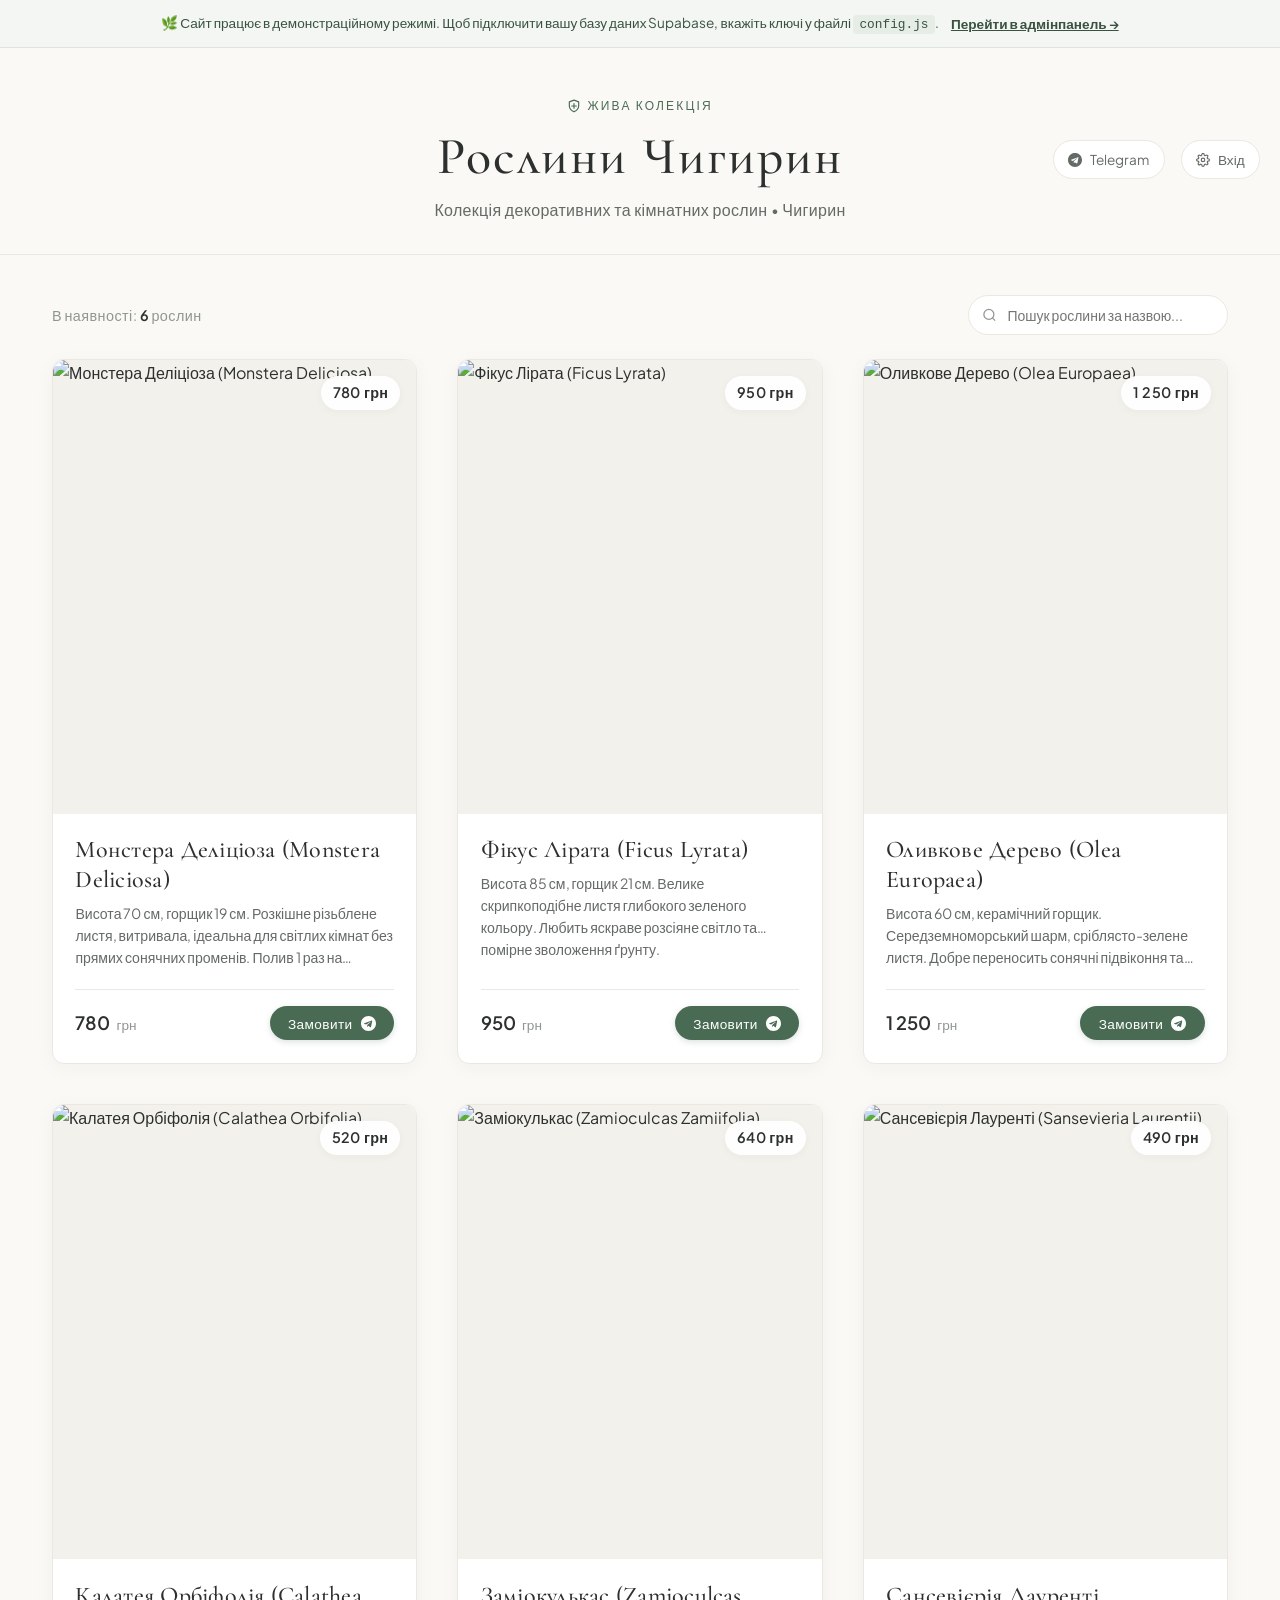
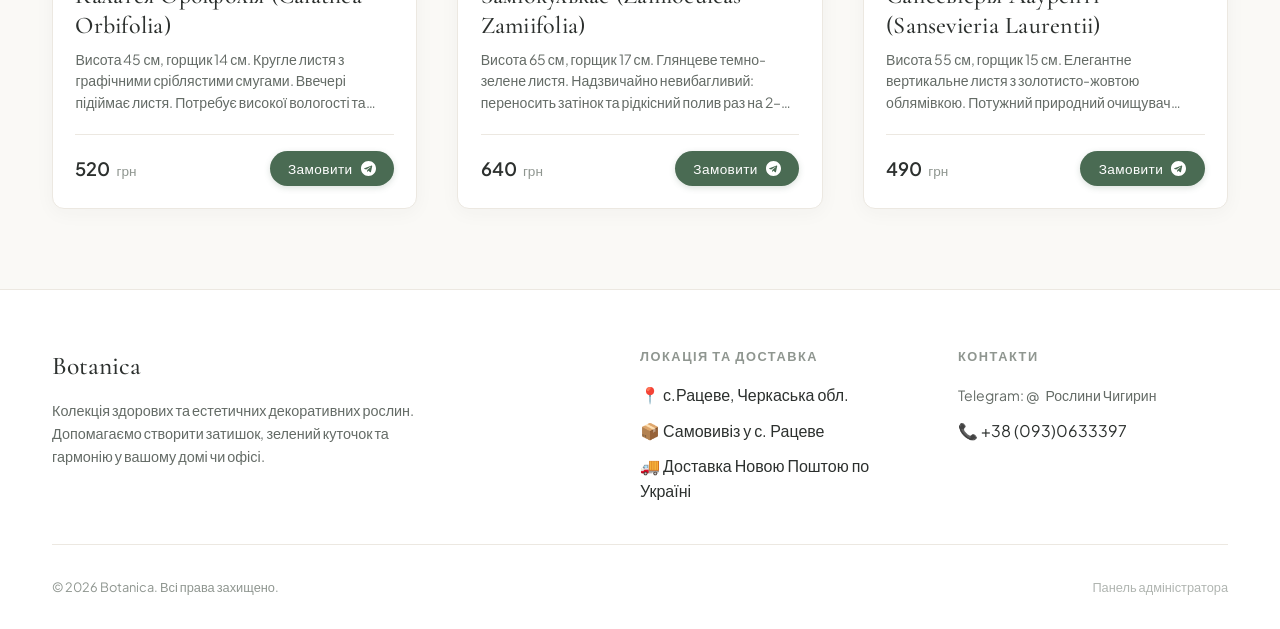
==== commit 8ce8e0c8: "Update index.html" ====
--- a/index.html
+++ b/index.html
@@ -194,9 +194,9 @@
           <h4>Контакти</h4>
           <ul class="footer-links">
             <li>
-              <a href="#" id="footerTelegramLink" target="_blank" rel="noopener noreferrer">
-                <span>💬 Telegram: @<span id="+38 (093) 0633397">Рослини Чигирин</span></span>
-              </a>
+              <a href="https://t.me/+380930633397" id="footerTelegramLink" target="_blank" rel="noopener noreferrer">
+    Telegram: @<span id="telegramUser">Рослини Чигирин</span>
+</a>
             </li>
             <li>
               <span id="footerPhone">📞 +38 (093) 0633397 </span>
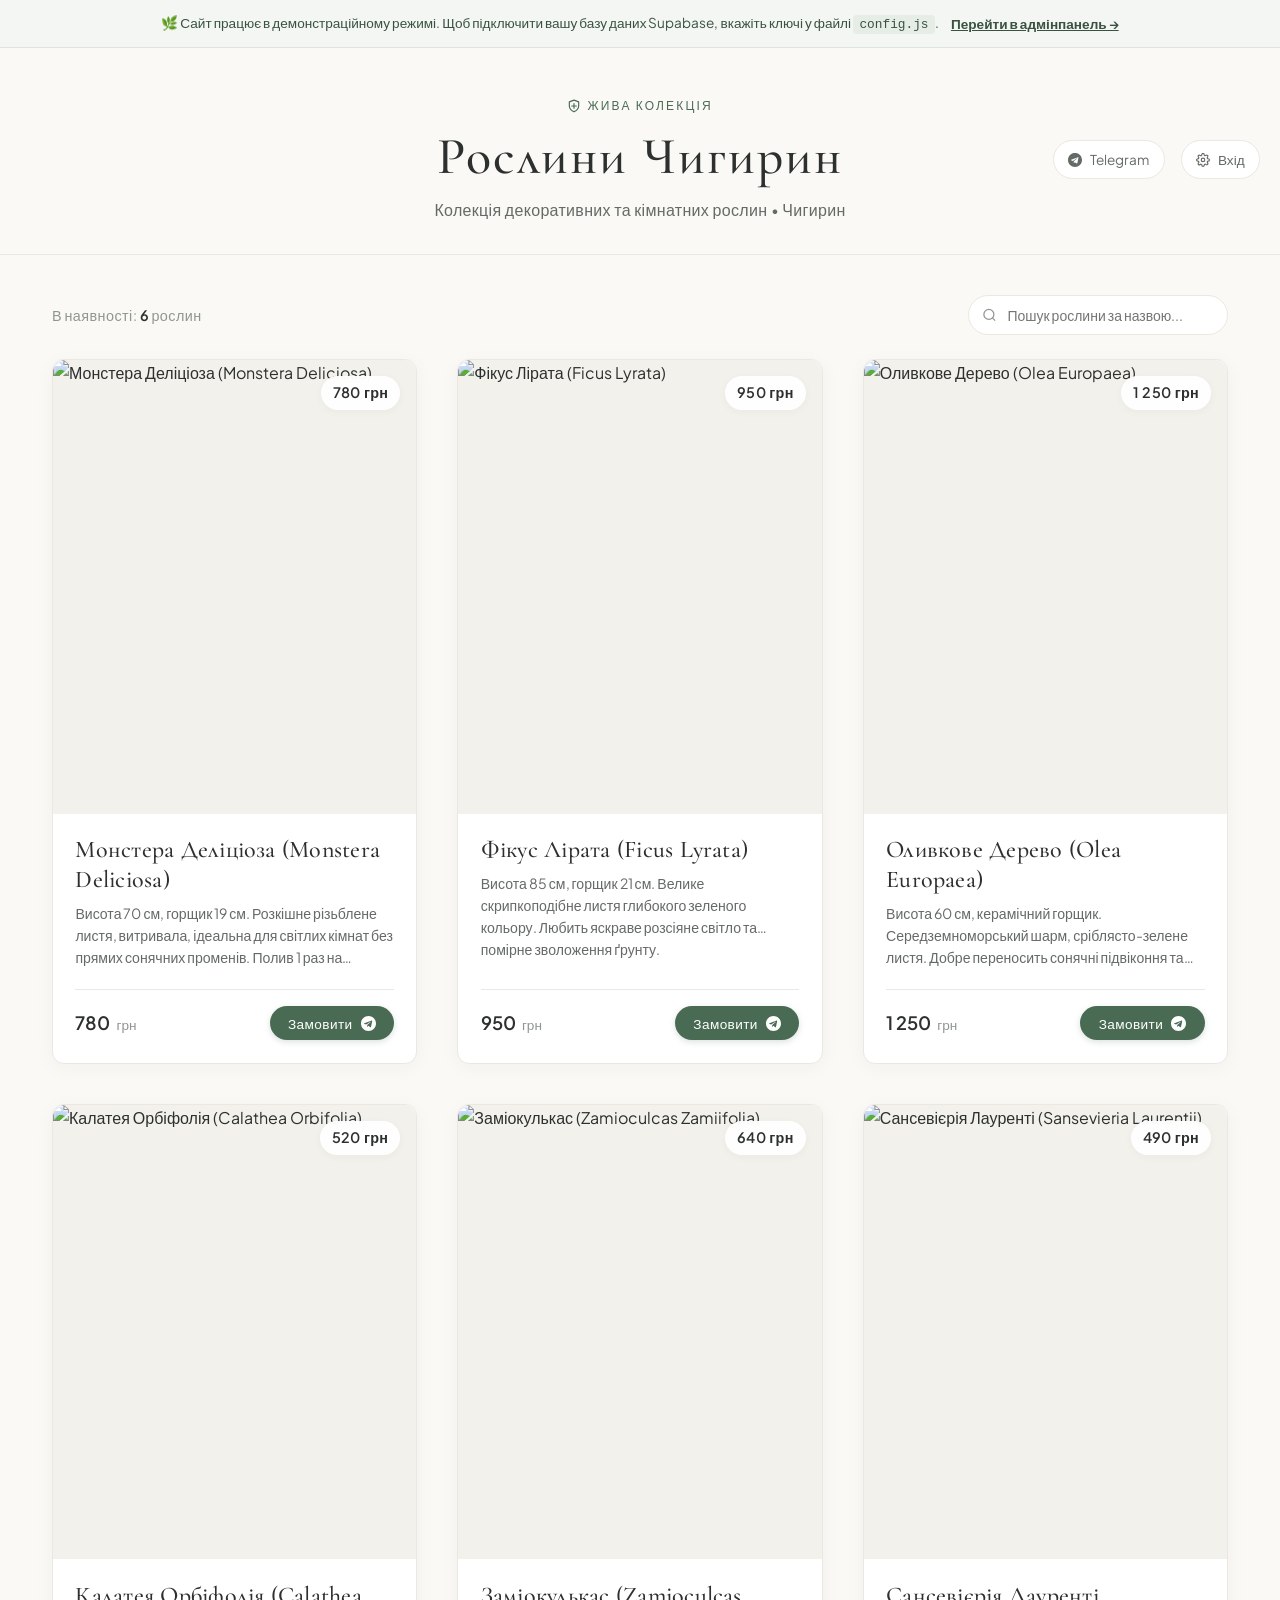
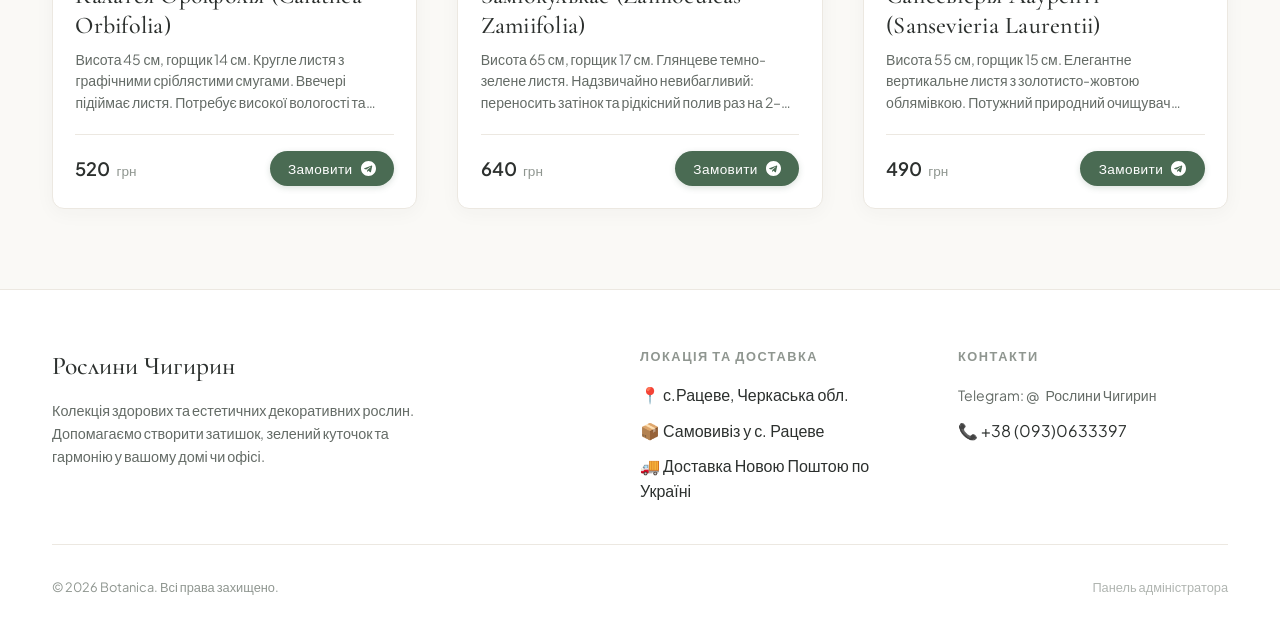
==== commit 48b49a35: "Update footer brand name to 'Рослини Чигирин'" ====
--- a/index.html
+++ b/index.html
@@ -177,7 +177,7 @@
     <div class="container">
       <div class="footer-content">
         <div class="footer-brand">
-          <h3>Botanica</h3>
+          <h3>Рослини Чигирин</h3>
           <p>Колекція здорових та естетичних декоративних рослин. Допомагаємо створити затишок, зелений куточок та гармонію у вашому домі чи офісі.</p>
         </div>
 
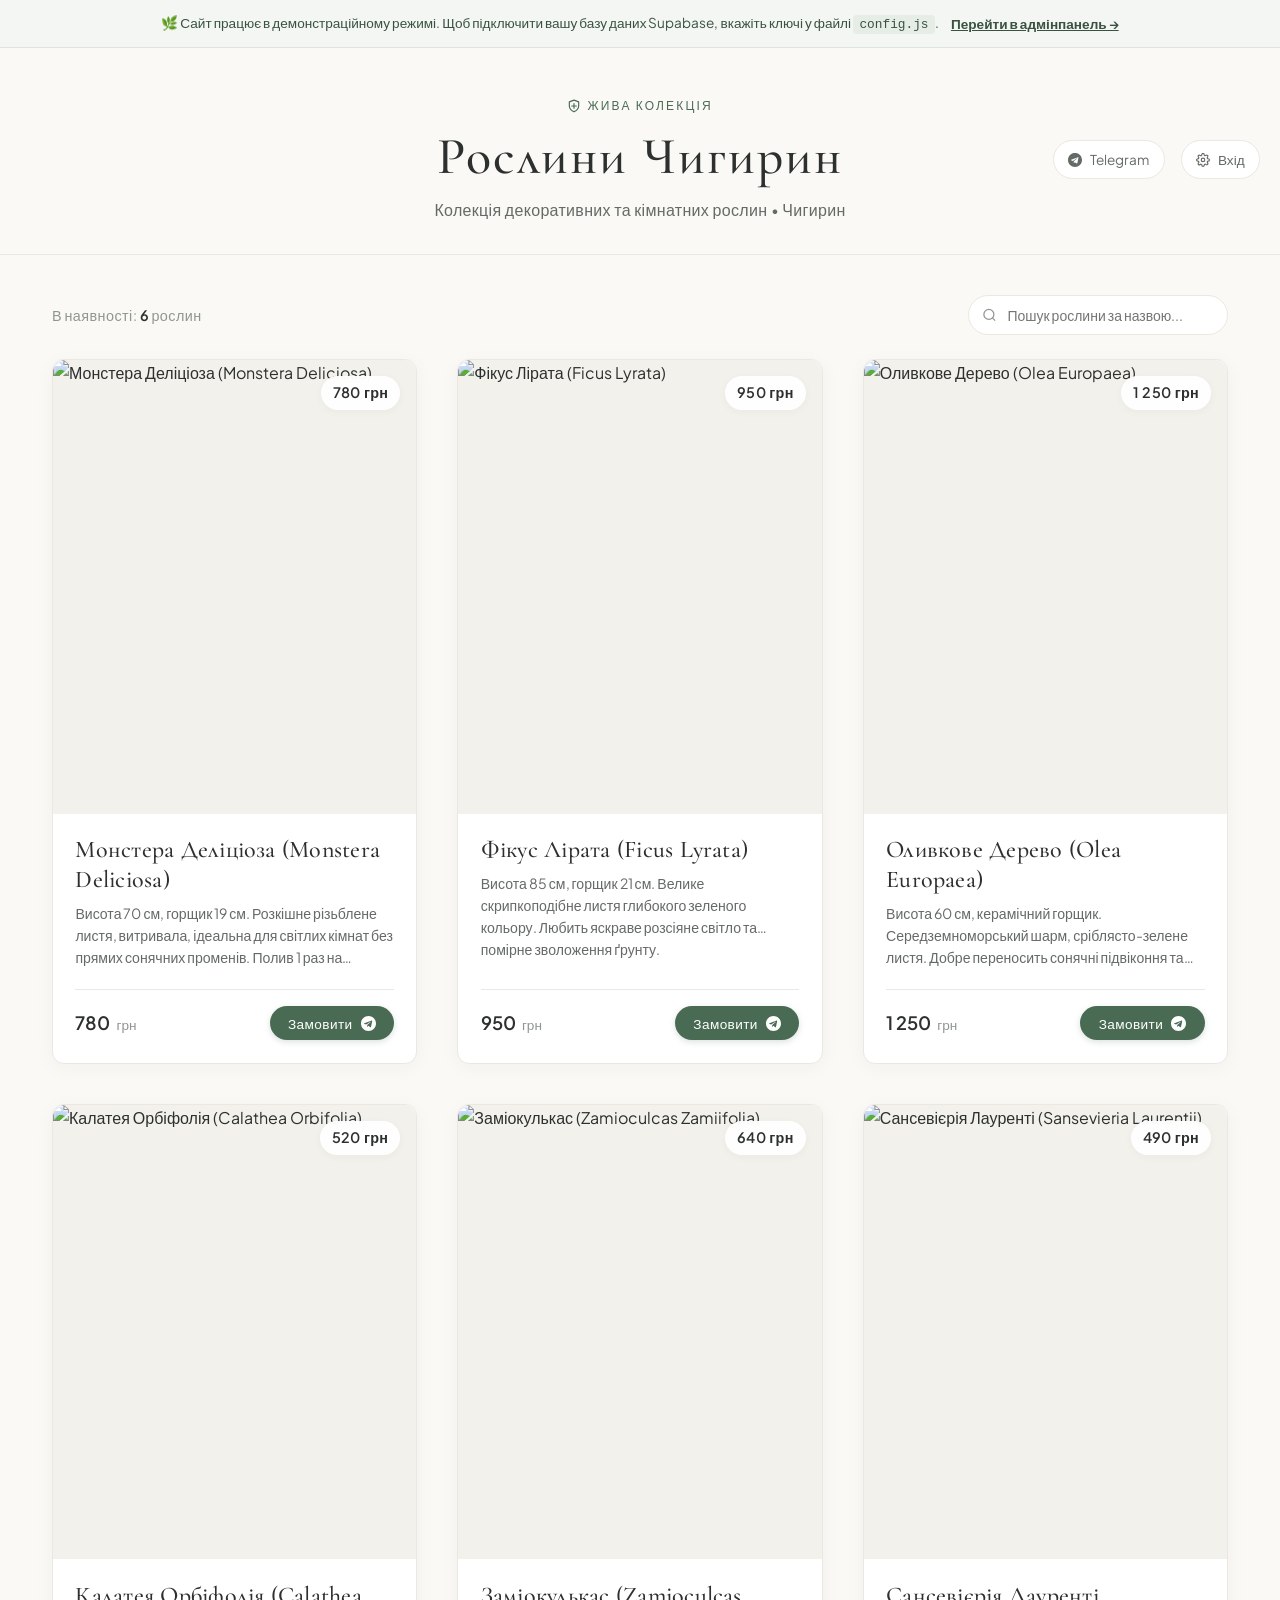
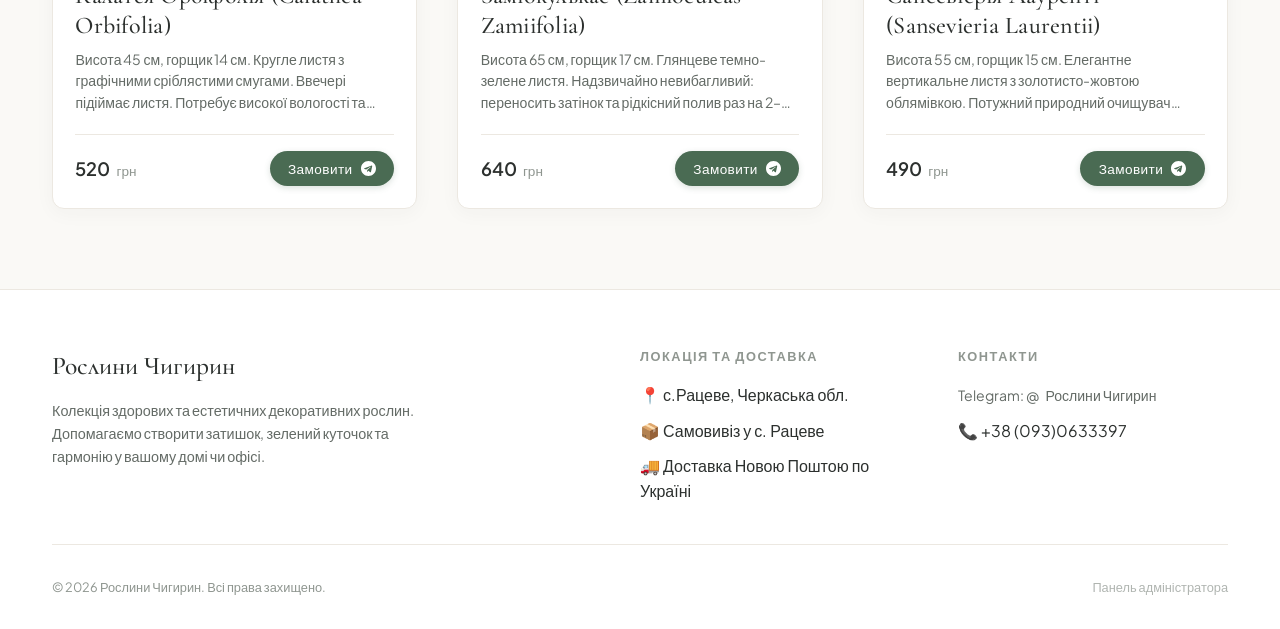
==== commit 7e9d0502: "Update index.html" ====
--- a/index.html
+++ b/index.html
@@ -206,7 +206,7 @@
       </div>
 
       <div class="footer-bottom">
-        <div>&copy; <span id="currentYear"></span> Botanica. Всі права захищено.</div>
+        <div>&copy; <span id="currentYear"></span> Рослини Чигирин. Всі права захищено.</div>
         <a href="admin.html" class="footer-admin-link">Панель адміністратора</a>
       </div>
     </div>
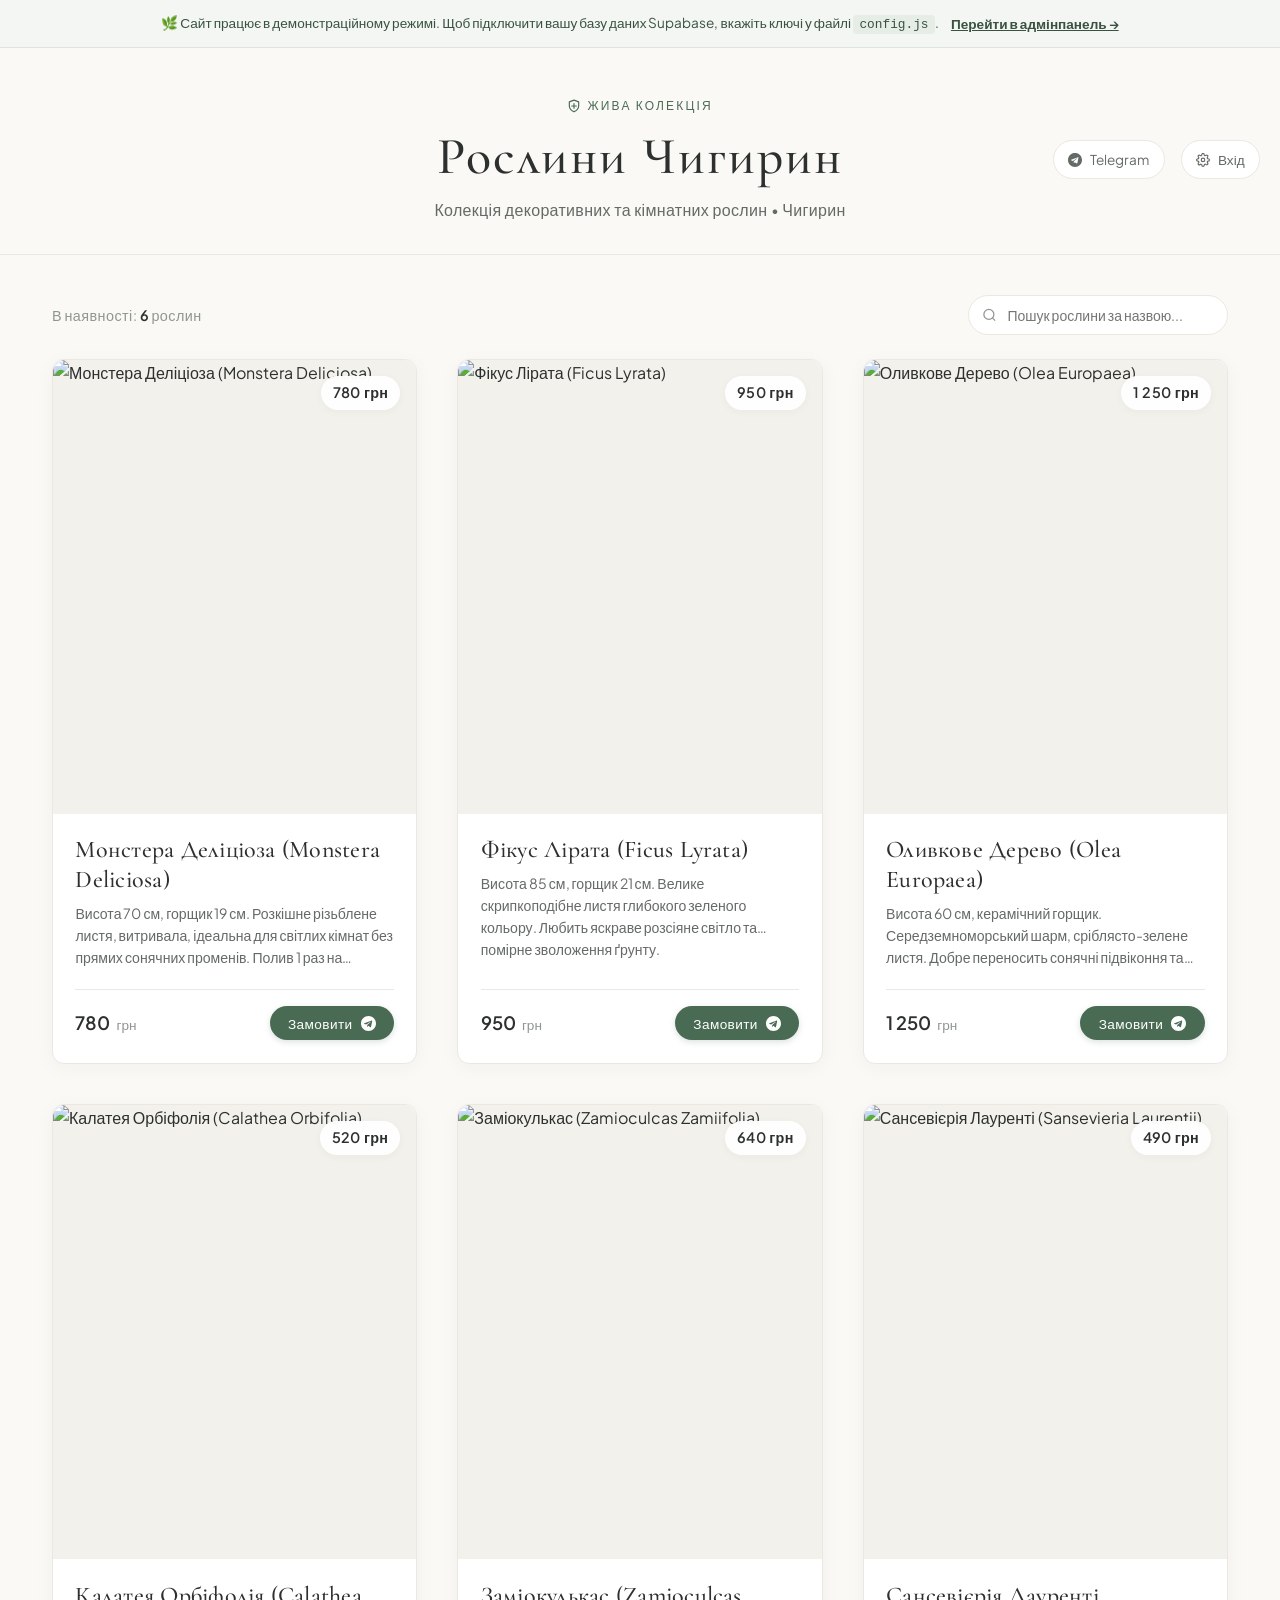
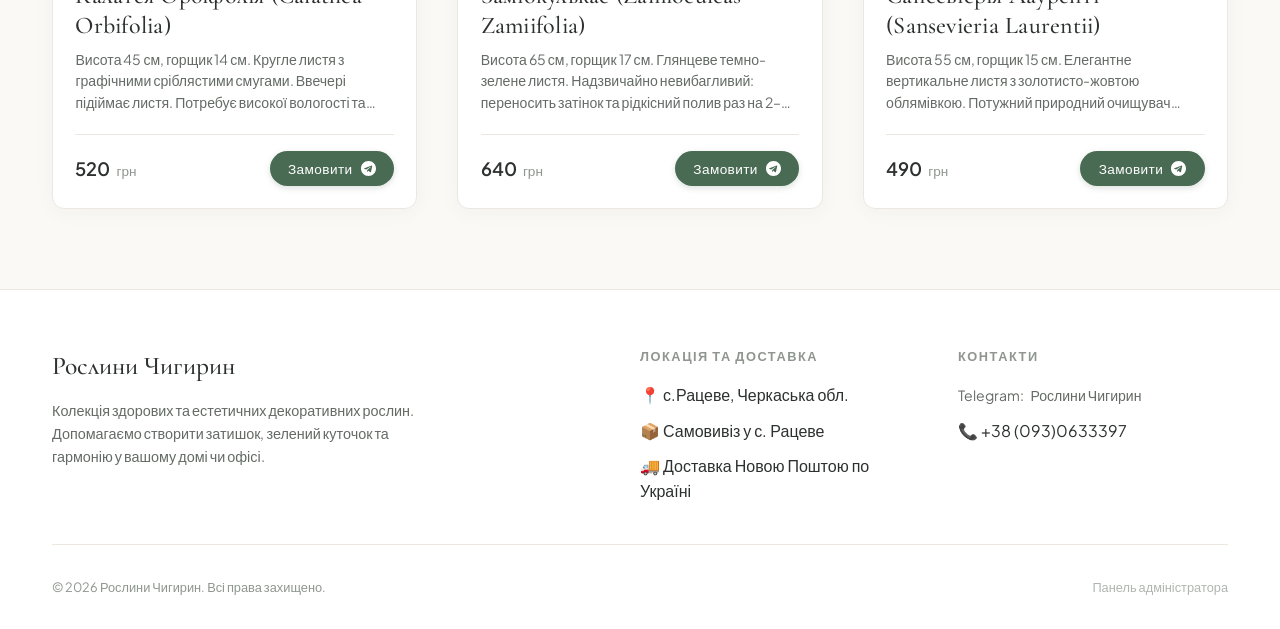
==== commit 0a0359a5: "Fix Telegram link formatting in index.html" ====
--- a/index.html
+++ b/index.html
@@ -193,11 +193,11 @@
         <div class="footer-col">
           <h4>Контакти</h4>
           <ul class="footer-links">
-            <li>
-              <a href="https://t.me/+380930633397" id="footerTelegramLink" target="_blank" rel="noopener noreferrer">
-    Telegram: @<span id="telegramUser">Рослини Чигирин</span>
-</a>
-            </li>
+           <li>
+    <a href="https://t.me/+380930633397" id="footerTelegramLink" target="_blank" rel="noopener noreferrer">
+        Telegram: <span id="telegramUser">Рослини Чигирин</span>
+    </a>
+</li>
             <li>
               <span id="footerPhone">📞 +38 (093) 0633397 </span>
             </li>
